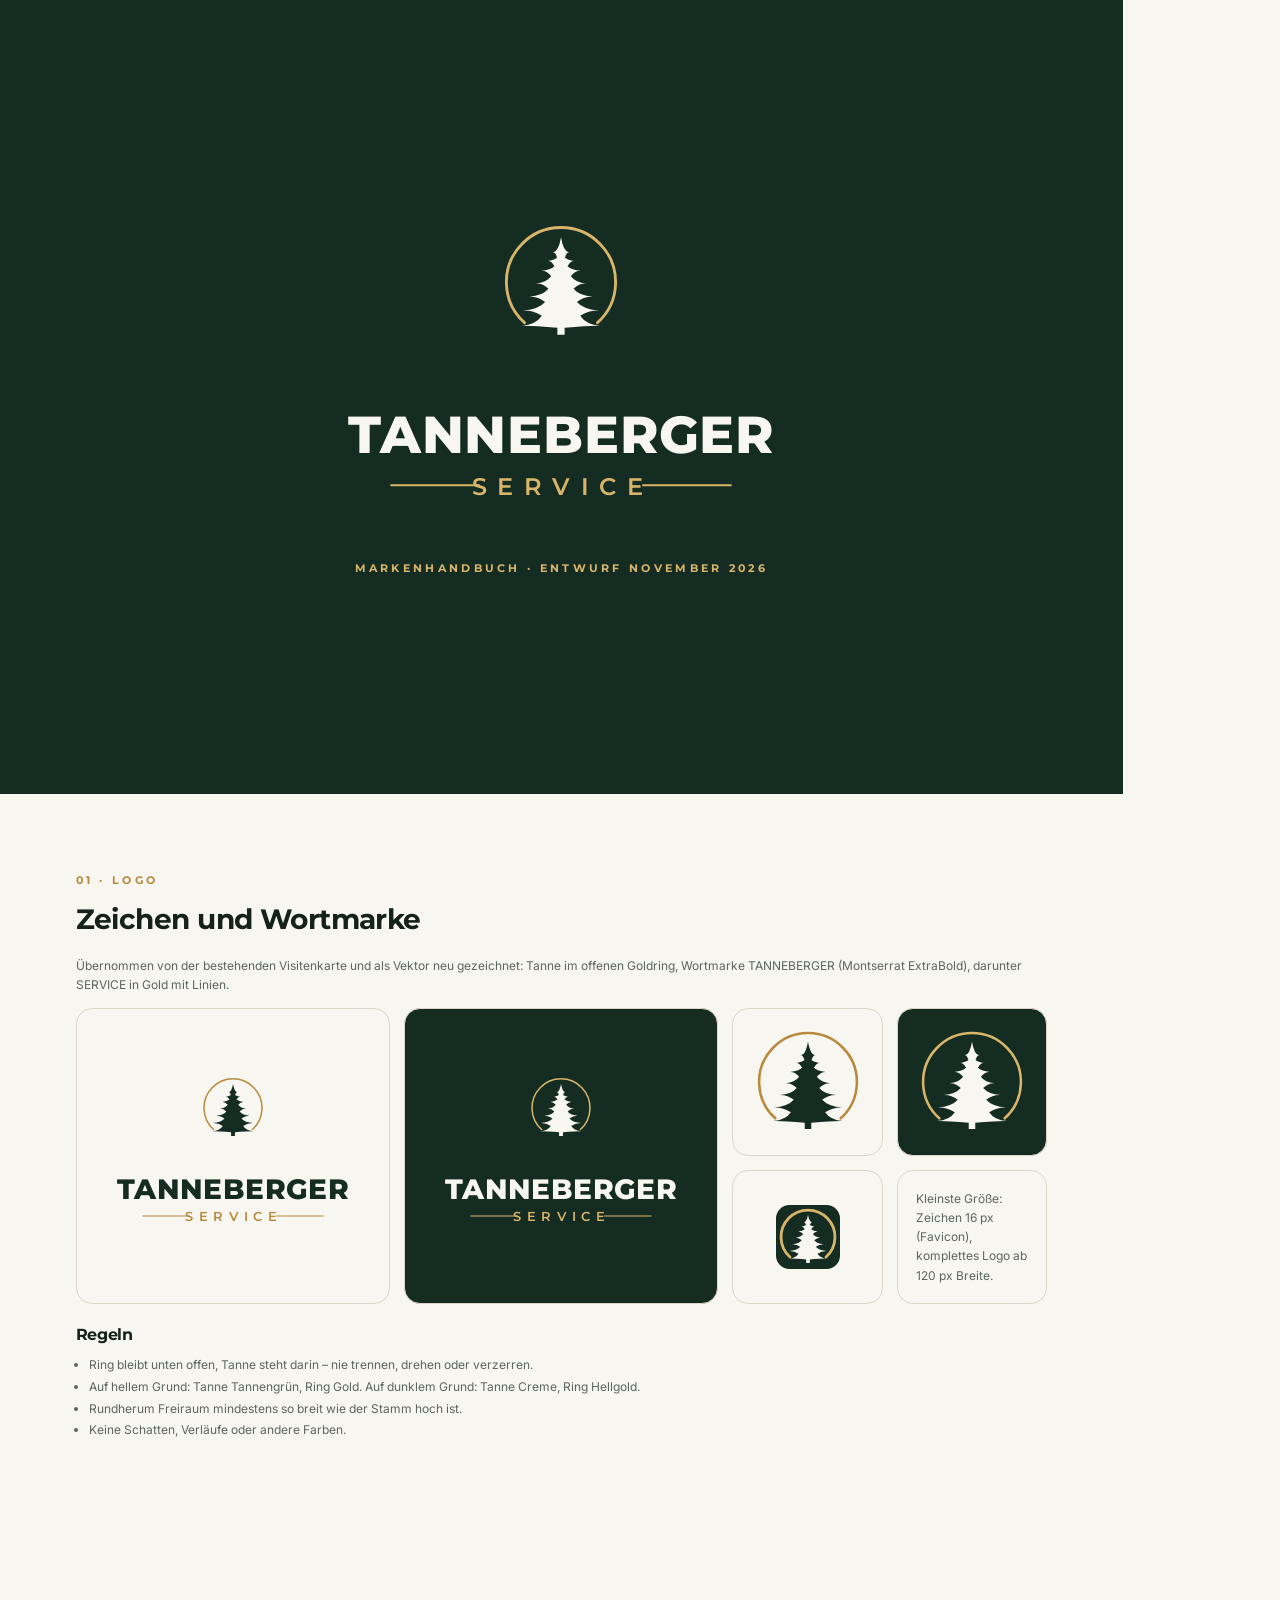
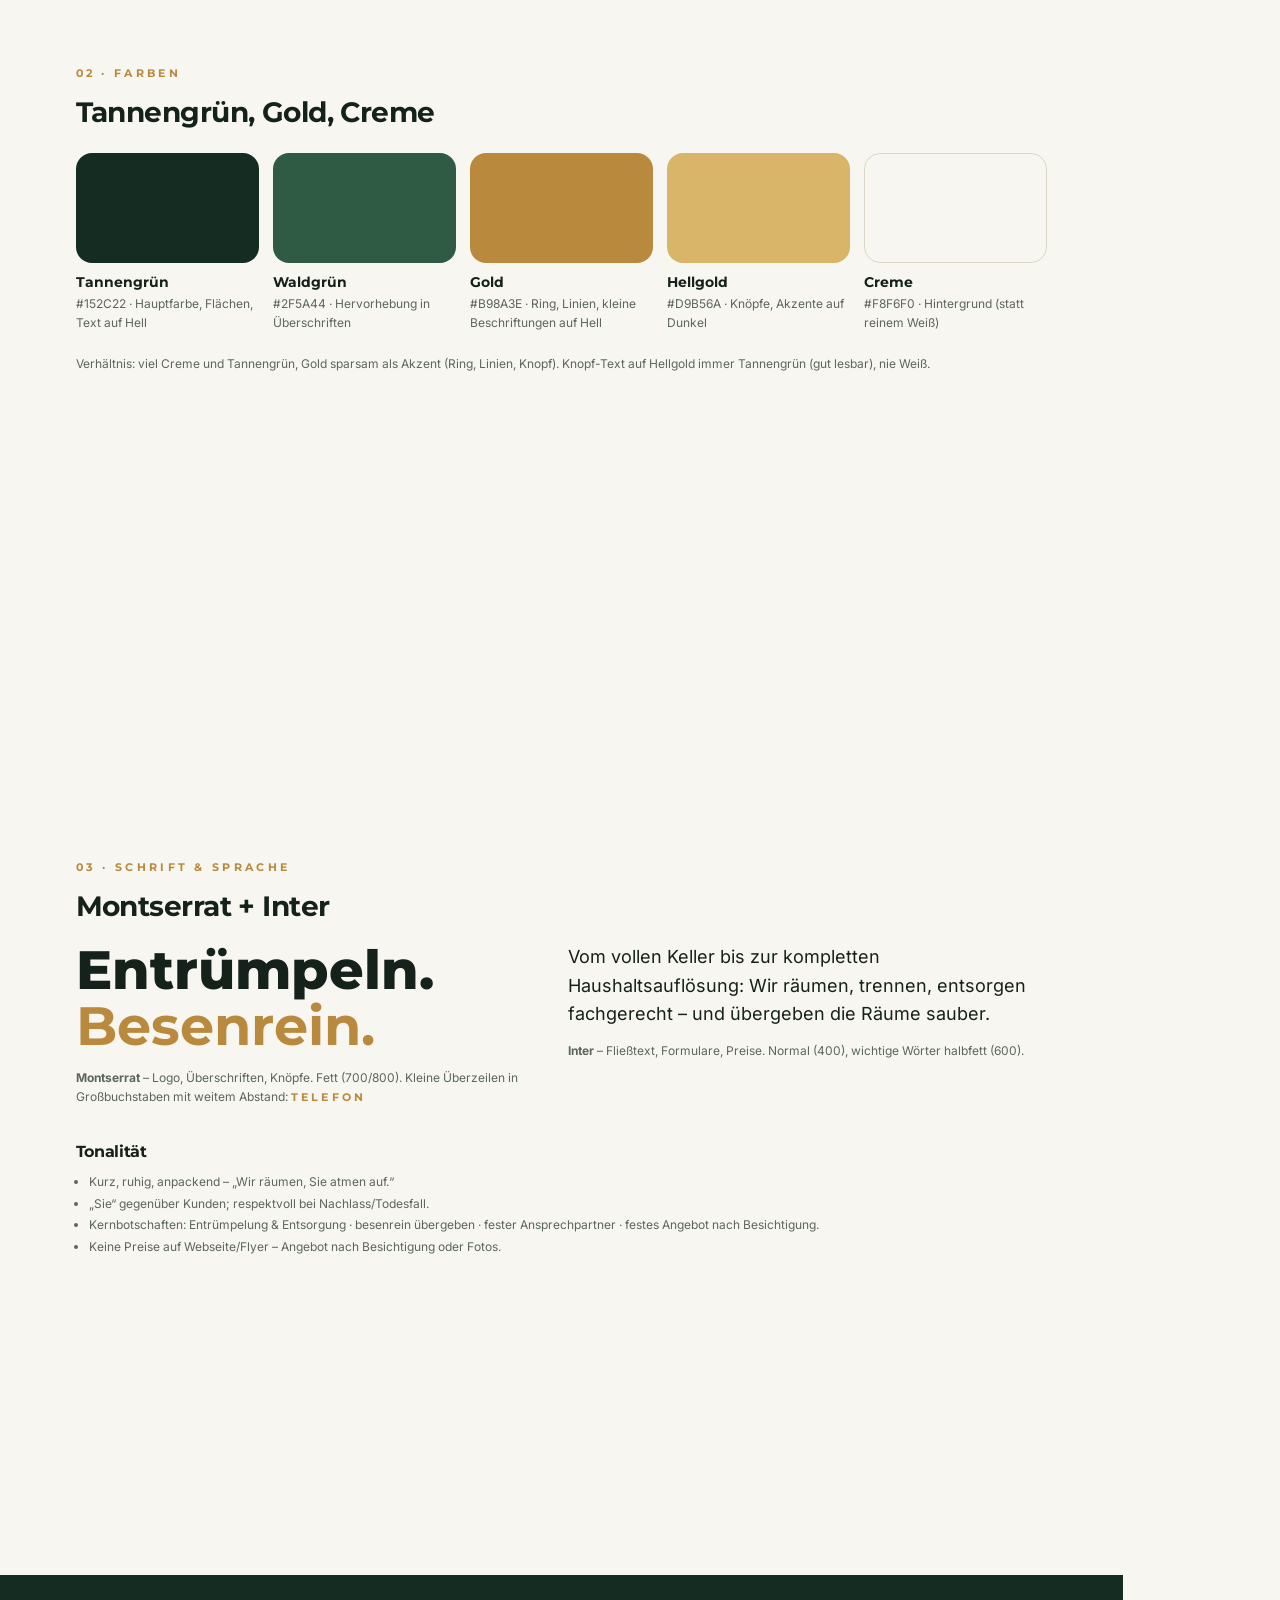
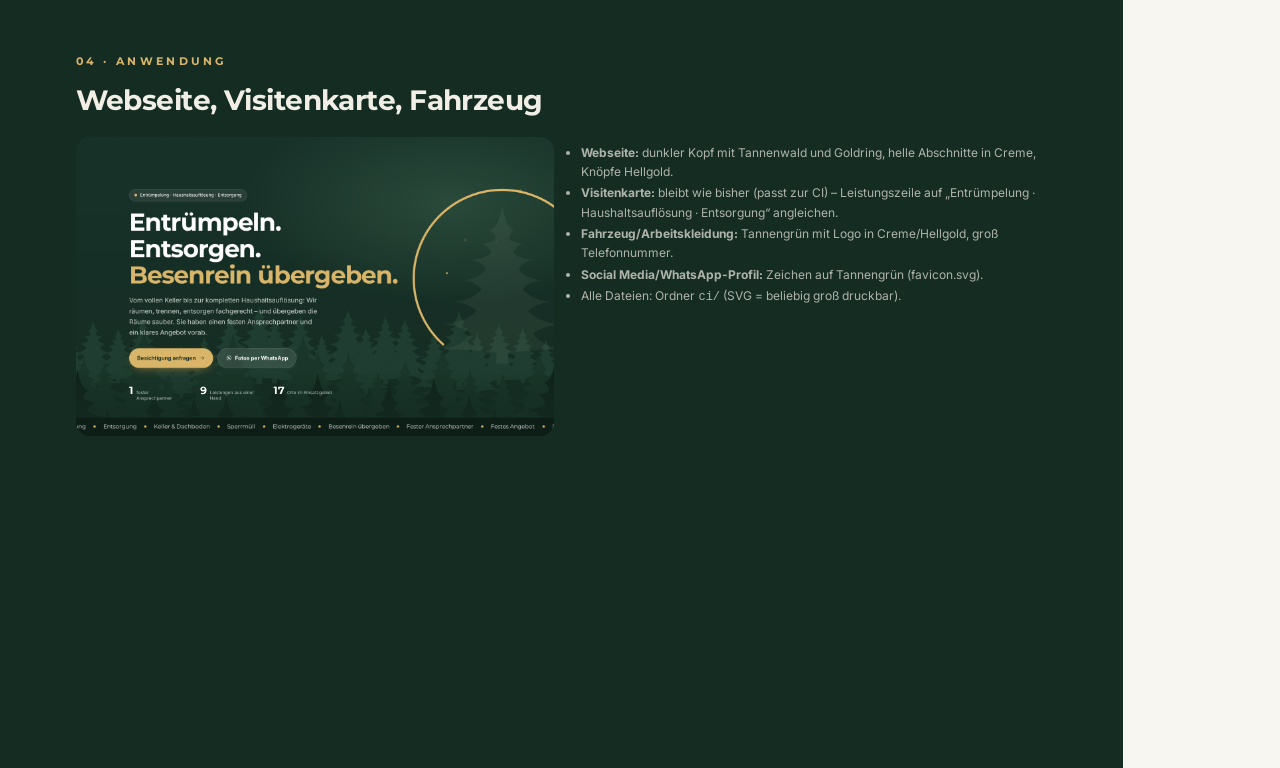
==== ci/marke.html @ 75bb2c39 "Entwurf Webseite + CI Tanneberger Service" ====
<!doctype html>
<html lang="de"><head><meta charset="utf-8"><title>Tanneberger Service – Markenhandbuch</title>
<style>
@font-face{font-family:M;src:url(../fonts/montserrat.woff2) format("woff2");font-weight:100 900}
@font-face{font-family:I;src:url(../fonts/inter.woff2) format("woff2");font-weight:100 900}
@page{size:A4 landscape;margin:0}
*{box-sizing:border-box}body{margin:0;font:14px/1.6 I,sans-serif;color:#15211B;background:#F8F6F0}
.s{width:297mm;height:210mm;padding:18mm 20mm;page-break-after:always;position:relative;overflow:hidden}
h1,h2,h3{font-family:M;margin:0 0 .5em;letter-spacing:-.02em}h1{font-size:44px;font-weight:800}h2{font-size:28px;font-weight:700}
.v{font:700 11px M;letter-spacing:.3em;text-transform:uppercase;color:#B98A3E;margin-bottom:10px}
.dunkel{background:#152C22;color:#F1EEE5}.dunkel .v{color:#D9B56A}
.raster{display:grid;gap:14px}.r2{grid-template-columns:1fr 1fr}.r3{grid-template-columns:repeat(3,1fr)}.r5{grid-template-columns:repeat(5,1fr)}
.box{border:1px solid #DDD6C6;border-radius:16px;padding:18px;display:grid;place-items:center;min-height:120px}
.f{border-radius:16px;height:110px;margin-bottom:8px}.f+b{font-family:M}.klein{font-size:12px;color:#5B665F}
.dunkel .klein{color:rgba(241,238,229,.7)}
ul{margin:.3em 0;padding-left:1.1em}li{margin:.2em 0}
</style></head><body>
<section class="s dunkel" style="display:grid;place-items:center;text-align:center">
  <div><img src="logo-dunkel.svg" style="width:520px"><p class="v" style="margin-top:20px">Markenhandbuch · Entwurf November 2026</p></div>
</section>
<section class="s">
  <p class="v">01 · Logo</p><h2>Zeichen und Wortmarke</h2>
  <p class="klein">Übernommen von der bestehenden Visitenkarte und als Vektor neu gezeichnet: Tanne im offenen Goldring, Wortmarke TANNEBERGER (Montserrat ExtraBold), darunter SERVICE in Gold mit Linien.</p>
  <div class="raster r3" style="margin-top:14px">
    <div class="box"><img src="logo-hell.svg" style="width:100%"></div>
    <div class="box" style="background:#152C22"><img src="logo-dunkel.svg" style="width:100%"></div>
    <div class="raster r2"><div class="box"><img src="zeichen.svg" style="width:110px"></div><div class="box" style="background:#152C22"><img src="zeichen-dunkel.svg" style="width:110px"></div>
      <div class="box"><img src="favicon.svg" style="width:64px"></div><div class="box klein" style="text-align:left;place-items:start">Kleinste Größe: Zeichen 16 px (Favicon), komplettes Logo ab 120 px Breite.</div></div>
  </div>
  <h3 style="margin-top:18px;font-size:16px">Regeln</h3>
  <ul class="klein"><li>Ring bleibt unten offen, Tanne steht darin – nie trennen, drehen oder verzerren.</li><li>Auf hellem Grund: Tanne Tannengrün, Ring Gold. Auf dunklem Grund: Tanne Creme, Ring Hellgold.</li><li>Rundherum Freiraum mindestens so breit wie der Stamm hoch ist.</li><li>Keine Schatten, Verläufe oder andere Farben.</li></ul>
</section>
<section class="s">
  <p class="v">02 · Farben</p><h2>Tannengrün, Gold, Creme</h2>
  <div class="raster r5" style="margin-top:18px">
    <div><div class="f" style="background:#152C22"></div><b>Tannengrün</b><div class="klein">#152C22 · Hauptfarbe, Flächen, Text auf Hell</div></div>
    <div><div class="f" style="background:#2F5A44"></div><b>Waldgrün</b><div class="klein">#2F5A44 · Hervorhebung in Überschriften</div></div>
    <div><div class="f" style="background:#B98A3E"></div><b>Gold</b><div class="klein">#B98A3E · Ring, Linien, kleine Beschriftungen auf Hell</div></div>
    <div><div class="f" style="background:#D9B56A"></div><b>Hellgold</b><div class="klein">#D9B56A · Knöpfe, Akzente auf Dunkel</div></div>
    <div><div class="f" style="background:#F8F6F0;border:1px solid #DDD6C6"></div><b>Creme</b><div class="klein">#F8F6F0 · Hintergrund (statt reinem Weiß)</div></div>
  </div>
  <p class="klein" style="margin-top:22px">Verhältnis: viel Creme und Tannengrün, Gold sparsam als Akzent (Ring, Linien, Knopf). Knopf-Text auf Hellgold immer Tannengrün (gut lesbar), nie Weiß.</p>
</section>
<section class="s">
  <p class="v">03 · Schrift &amp; Sprache</p><h2>Montserrat + Inter</h2>
  <div class="raster r2" style="margin-top:14px">
    <div><p style="font:800 54px/1 M;margin:0">Entrümpeln.</p><p style="font:700 54px/1.1 M;color:#B98A3E;margin:0 0 10px">Besenrein.</p><p class="klein"><b>Montserrat</b> – Logo, Überschriften, Knöpfe. Fett (700/800). Kleine Überzeilen in Großbuchstaben mit weitem Abstand: <span style="font:700 11px M;letter-spacing:.3em;color:#B98A3E">TELEFON</span></p></div>
    <div><p style="font:400 18px/1.6 I;margin:0 0 10px">Vom vollen Keller bis zur kompletten Haushaltsauflösung: Wir räumen, trennen, entsorgen fachgerecht – und übergeben die Räume sauber.</p><p class="klein"><b>Inter</b> – Fließtext, Formulare, Preise. Normal (400), wichtige Wörter halbfett (600).</p></div>
  </div>
  <h3 style="margin-top:20px;font-size:16px">Tonalität</h3>
  <ul class="klein"><li>Kurz, ruhig, anpackend – „Wir räumen, Sie atmen auf.“</li><li>„Sie“ gegenüber Kunden; respektvoll bei Nachlass/Todesfall.</li><li>Kernbotschaften: Entrümpelung &amp; Entsorgung · besenrein übergeben · fester Ansprechpartner · festes Angebot nach Besichtigung.</li><li>Keine Preise auf Webseite/Flyer – Angebot nach Besichtigung oder Fotos.</li></ul>
</section>
<section class="s dunkel">
  <p class="v">04 · Anwendung</p><h2>Webseite, Visitenkarte, Fahrzeug</h2>
  <div class="raster r2" style="margin-top:14px;align-items:start">
    <img src="vorschau-webseite.png" style="width:100%;border-radius:14px">
    <ul class="klein"><li><b>Webseite:</b> dunkler Kopf mit Tannenwald und Goldring, helle Abschnitte in Creme, Knöpfe Hellgold.</li><li><b>Visitenkarte:</b> bleibt wie bisher (passt zur CI) – Leistungszeile auf „Entrümpelung · Haushaltsauflösung · Entsorgung“ angleichen.</li><li><b>Fahrzeug/Arbeitskleidung:</b> Tannengrün mit Logo in Creme/Hellgold, groß Telefonnummer.</li><li><b>Social Media/WhatsApp-Profil:</b> Zeichen auf Tannengrün (favicon.svg).</li><li>Alle Dateien: Ordner <code>ci/</code> (SVG = beliebig groß druckbar).</li></ul>
  </div>
</section>
</body></html>
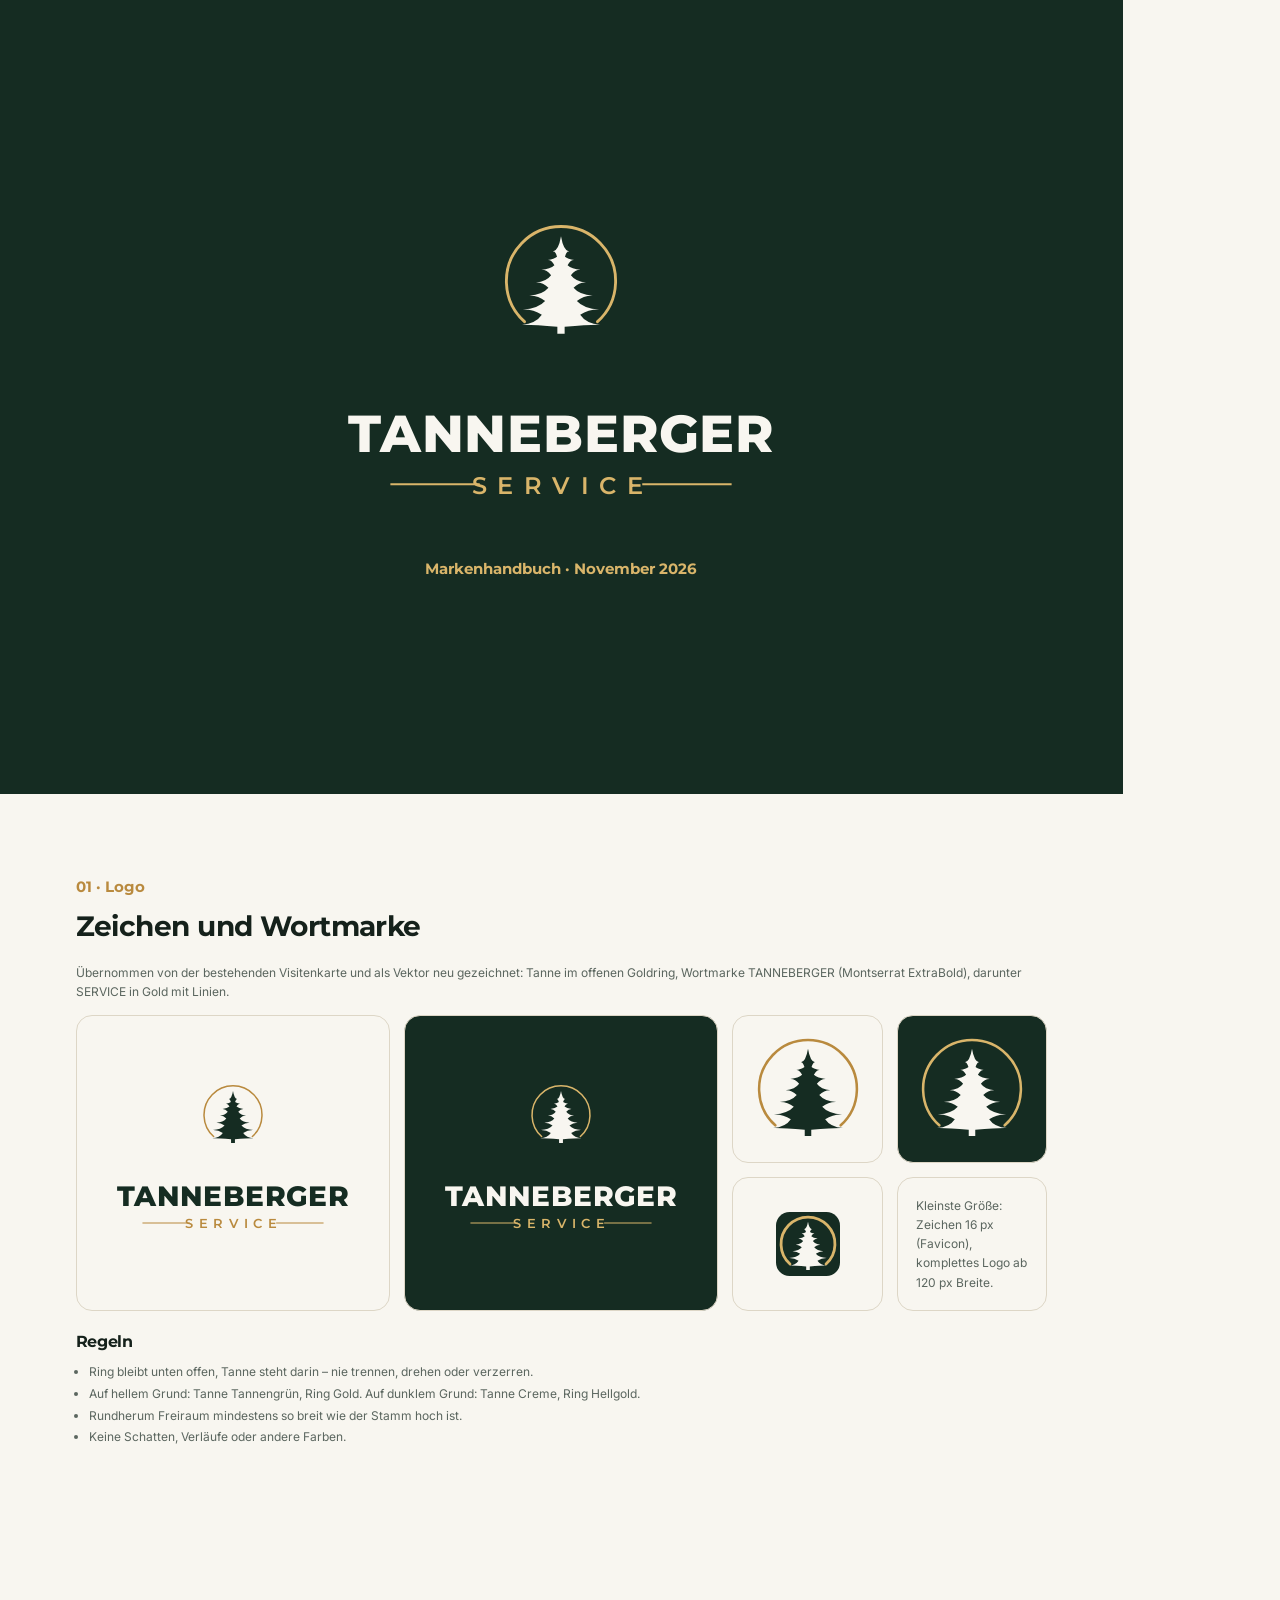
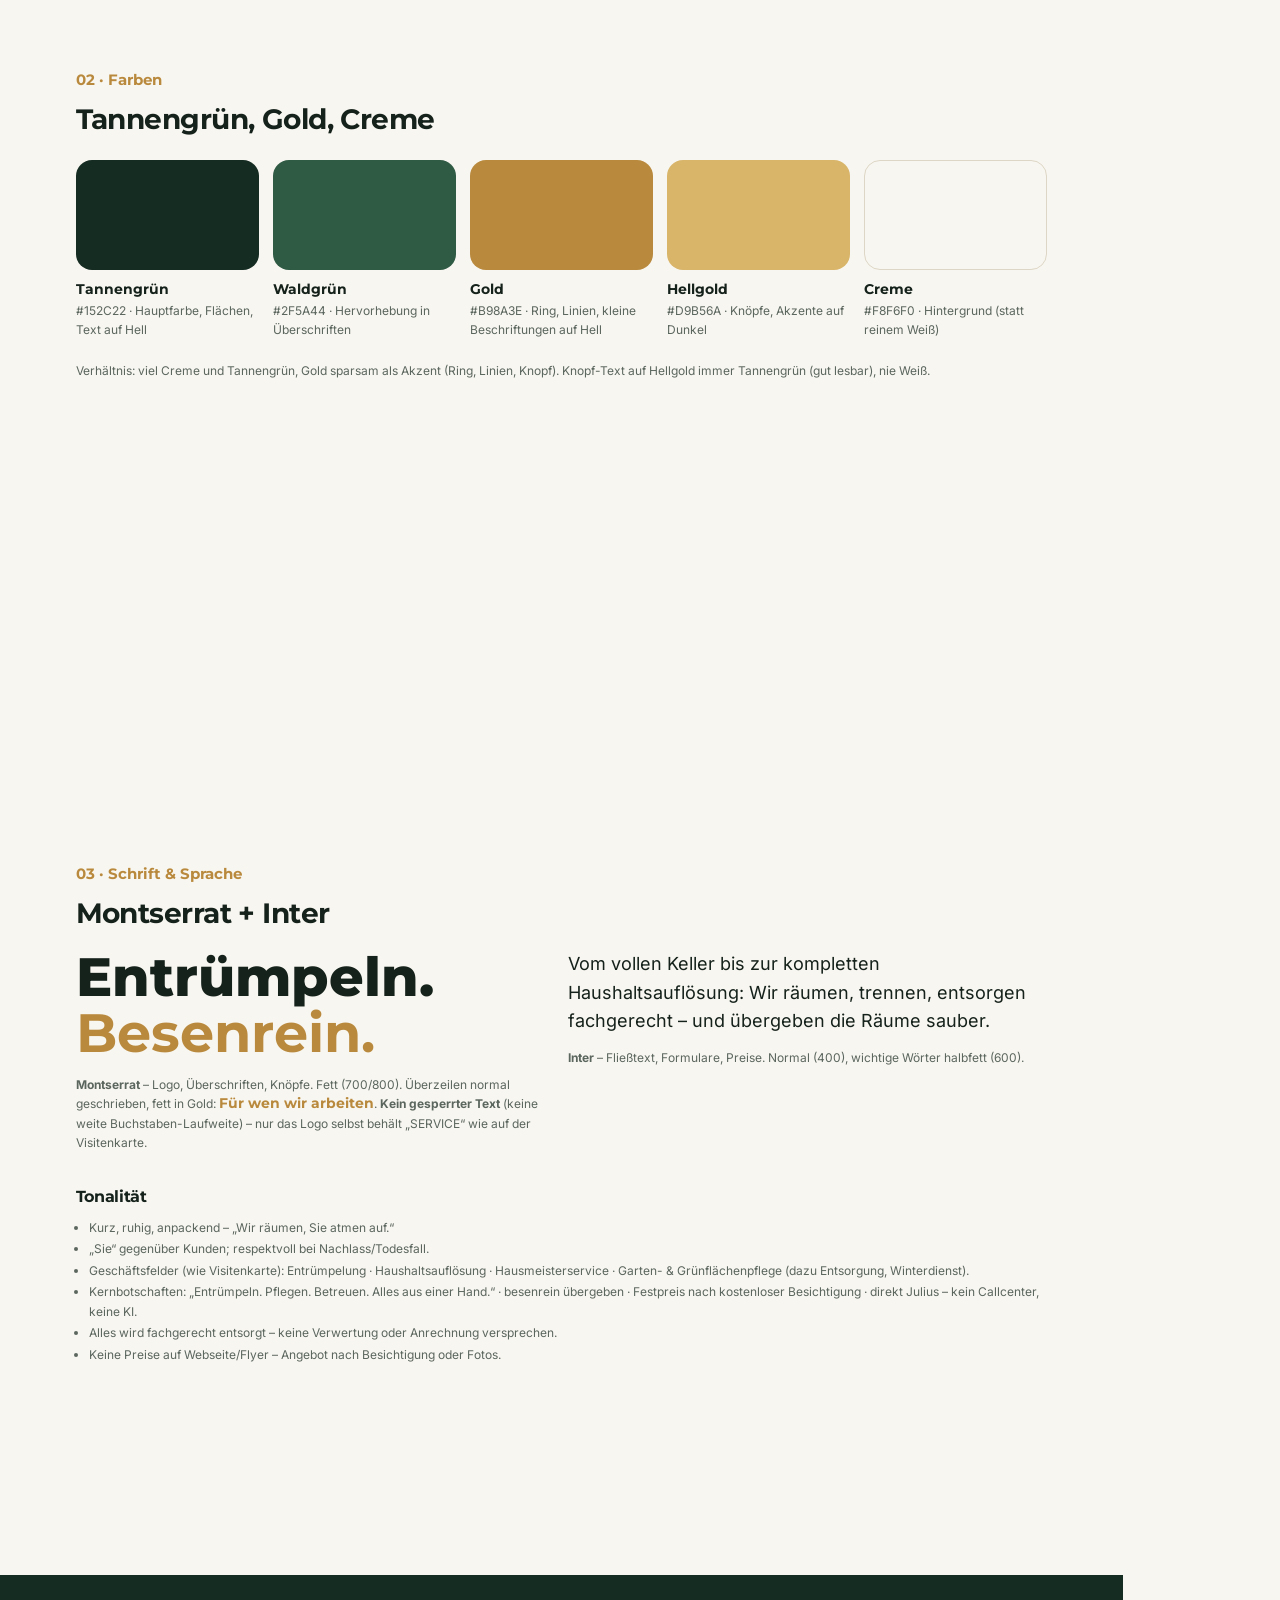
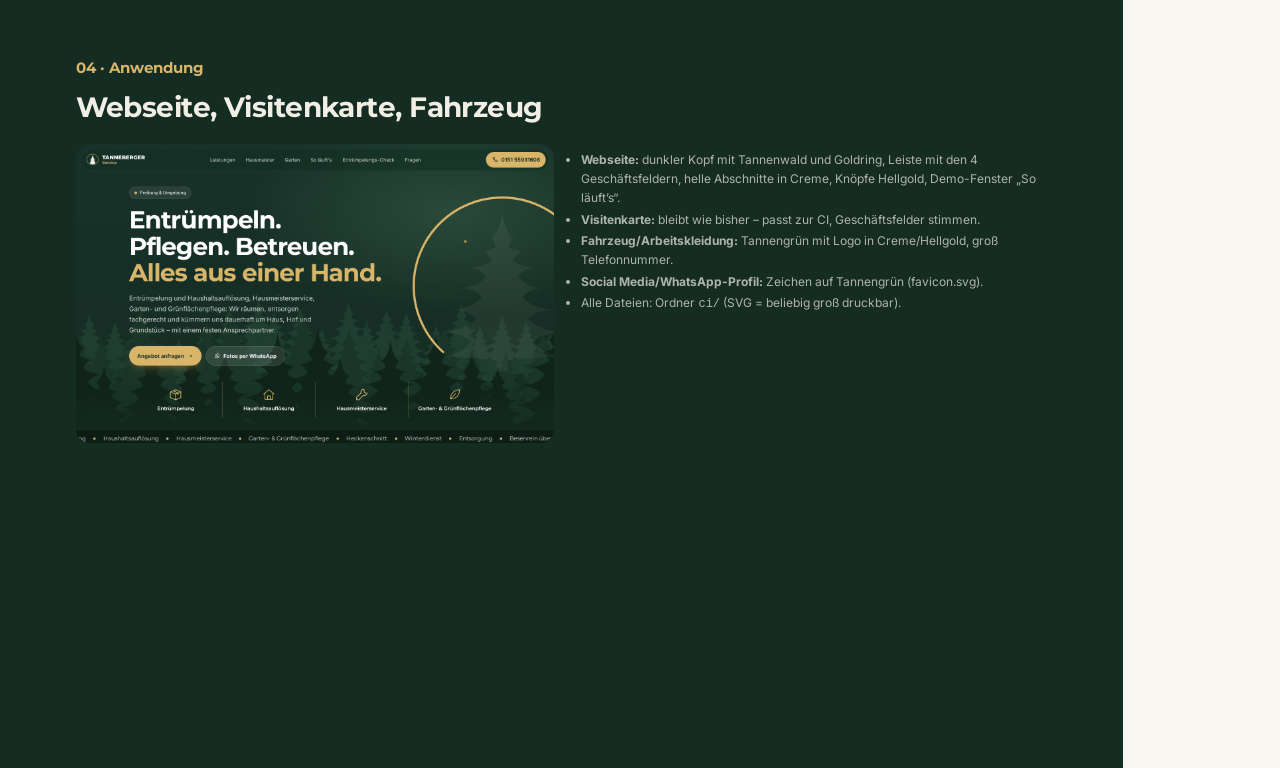
==== commit a94dc368: "Markenhandbuch aktualisiert: kein gesperrter Text, 4 Geschäftsfelder, neues Seitenbild" ====
--- a/ci/marke.html
+++ b/ci/marke.html
@@ -7,7 +7,7 @@
 *{box-sizing:border-box}body{margin:0;font:14px/1.6 I,sans-serif;color:#15211B;background:#F8F6F0}
 .s{width:297mm;height:210mm;padding:18mm 20mm;page-break-after:always;position:relative;overflow:hidden}
 h1,h2,h3{font-family:M;margin:0 0 .5em;letter-spacing:-.02em}h1{font-size:44px;font-weight:800}h2{font-size:28px;font-weight:700}
-.v{font:700 11px M;letter-spacing:.3em;text-transform:uppercase;color:#B98A3E;margin-bottom:10px}
+.v{font:700 15px M;color:#B98A3E;margin-bottom:8px}
 .dunkel{background:#152C22;color:#F1EEE5}.dunkel .v{color:#D9B56A}
 .raster{display:grid;gap:14px}.r2{grid-template-columns:1fr 1fr}.r3{grid-template-columns:repeat(3,1fr)}.r5{grid-template-columns:repeat(5,1fr)}
 .box{border:1px solid #DDD6C6;border-radius:16px;padding:18px;display:grid;place-items:center;min-height:120px}
@@ -16,7 +16,7 @@
 ul{margin:.3em 0;padding-left:1.1em}li{margin:.2em 0}
 </style></head><body>
 <section class="s dunkel" style="display:grid;place-items:center;text-align:center">
-  <div><img src="logo-dunkel.svg" style="width:520px"><p class="v" style="margin-top:20px">Markenhandbuch · Entwurf November 2026</p></div>
+  <div><img src="logo-dunkel.svg" style="width:520px"><p class="v" style="margin-top:20px">Markenhandbuch · November 2026</p></div>
 </section>
 <section class="s">
   <p class="v">01 · Logo</p><h2>Zeichen und Wortmarke</h2>
@@ -44,17 +44,17 @@
 <section class="s">
   <p class="v">03 · Schrift &amp; Sprache</p><h2>Montserrat + Inter</h2>
   <div class="raster r2" style="margin-top:14px">
-    <div><p style="font:800 54px/1 M;margin:0">Entrümpeln.</p><p style="font:700 54px/1.1 M;color:#B98A3E;margin:0 0 10px">Besenrein.</p><p class="klein"><b>Montserrat</b> – Logo, Überschriften, Knöpfe. Fett (700/800). Kleine Überzeilen in Großbuchstaben mit weitem Abstand: <span style="font:700 11px M;letter-spacing:.3em;color:#B98A3E">TELEFON</span></p></div>
+    <div><p style="font:800 54px/1 M;margin:0">Entrümpeln.</p><p style="font:700 54px/1.1 M;color:#B98A3E;margin:0 0 10px">Besenrein.</p><p class="klein"><b>Montserrat</b> – Logo, Überschriften, Knöpfe. Fett (700/800). Überzeilen normal geschrieben, fett in Gold: <span style="font:700 14px M;color:#B98A3E">Für wen wir arbeiten</span>. <b>Kein gesperrter Text</b> (keine weite Buchstaben-Laufweite) – nur das Logo selbst behält „SERVICE“ wie auf der Visitenkarte.</p></div>
     <div><p style="font:400 18px/1.6 I;margin:0 0 10px">Vom vollen Keller bis zur kompletten Haushaltsauflösung: Wir räumen, trennen, entsorgen fachgerecht – und übergeben die Räume sauber.</p><p class="klein"><b>Inter</b> – Fließtext, Formulare, Preise. Normal (400), wichtige Wörter halbfett (600).</p></div>
   </div>
   <h3 style="margin-top:20px;font-size:16px">Tonalität</h3>
-  <ul class="klein"><li>Kurz, ruhig, anpackend – „Wir räumen, Sie atmen auf.“</li><li>„Sie“ gegenüber Kunden; respektvoll bei Nachlass/Todesfall.</li><li>Kernbotschaften: Entrümpelung &amp; Entsorgung · besenrein übergeben · fester Ansprechpartner · festes Angebot nach Besichtigung.</li><li>Keine Preise auf Webseite/Flyer – Angebot nach Besichtigung oder Fotos.</li></ul>
+  <ul class="klein"><li>Kurz, ruhig, anpackend – „Wir räumen, Sie atmen auf.“</li><li>„Sie“ gegenüber Kunden; respektvoll bei Nachlass/Todesfall.</li><li>Geschäftsfelder (wie Visitenkarte): Entrümpelung · Haushaltsauflösung · Hausmeisterservice · Garten- &amp; Grünflächenpflege (dazu Entsorgung, Winterdienst).</li><li>Kernbotschaften: „Entrümpeln. Pflegen. Betreuen. Alles aus einer Hand.“ · besenrein übergeben · Festpreis nach kostenloser Besichtigung · direkt Julius – kein Callcenter, keine KI.</li><li>Alles wird fachgerecht entsorgt – keine Verwertung oder Anrechnung versprechen.</li><li>Keine Preise auf Webseite/Flyer – Angebot nach Besichtigung oder Fotos.</li></ul>
 </section>
 <section class="s dunkel">
   <p class="v">04 · Anwendung</p><h2>Webseite, Visitenkarte, Fahrzeug</h2>
   <div class="raster r2" style="margin-top:14px;align-items:start">
     <img src="vorschau-webseite.png" style="width:100%;border-radius:14px">
-    <ul class="klein"><li><b>Webseite:</b> dunkler Kopf mit Tannenwald und Goldring, helle Abschnitte in Creme, Knöpfe Hellgold.</li><li><b>Visitenkarte:</b> bleibt wie bisher (passt zur CI) – Leistungszeile auf „Entrümpelung · Haushaltsauflösung · Entsorgung“ angleichen.</li><li><b>Fahrzeug/Arbeitskleidung:</b> Tannengrün mit Logo in Creme/Hellgold, groß Telefonnummer.</li><li><b>Social Media/WhatsApp-Profil:</b> Zeichen auf Tannengrün (favicon.svg).</li><li>Alle Dateien: Ordner <code>ci/</code> (SVG = beliebig groß druckbar).</li></ul>
+    <ul class="klein"><li><b>Webseite:</b> dunkler Kopf mit Tannenwald und Goldring, Leiste mit den 4 Geschäftsfeldern, helle Abschnitte in Creme, Knöpfe Hellgold, Demo-Fenster „So läuft’s“.</li><li><b>Visitenkarte:</b> bleibt wie bisher – passt zur CI, Geschäftsfelder stimmen.</li><li><b>Fahrzeug/Arbeitskleidung:</b> Tannengrün mit Logo in Creme/Hellgold, groß Telefonnummer.</li><li><b>Social Media/WhatsApp-Profil:</b> Zeichen auf Tannengrün (favicon.svg).</li><li>Alle Dateien: Ordner <code>ci/</code> (SVG = beliebig groß druckbar).</li></ul>
   </div>
 </section>
 </body></html>
